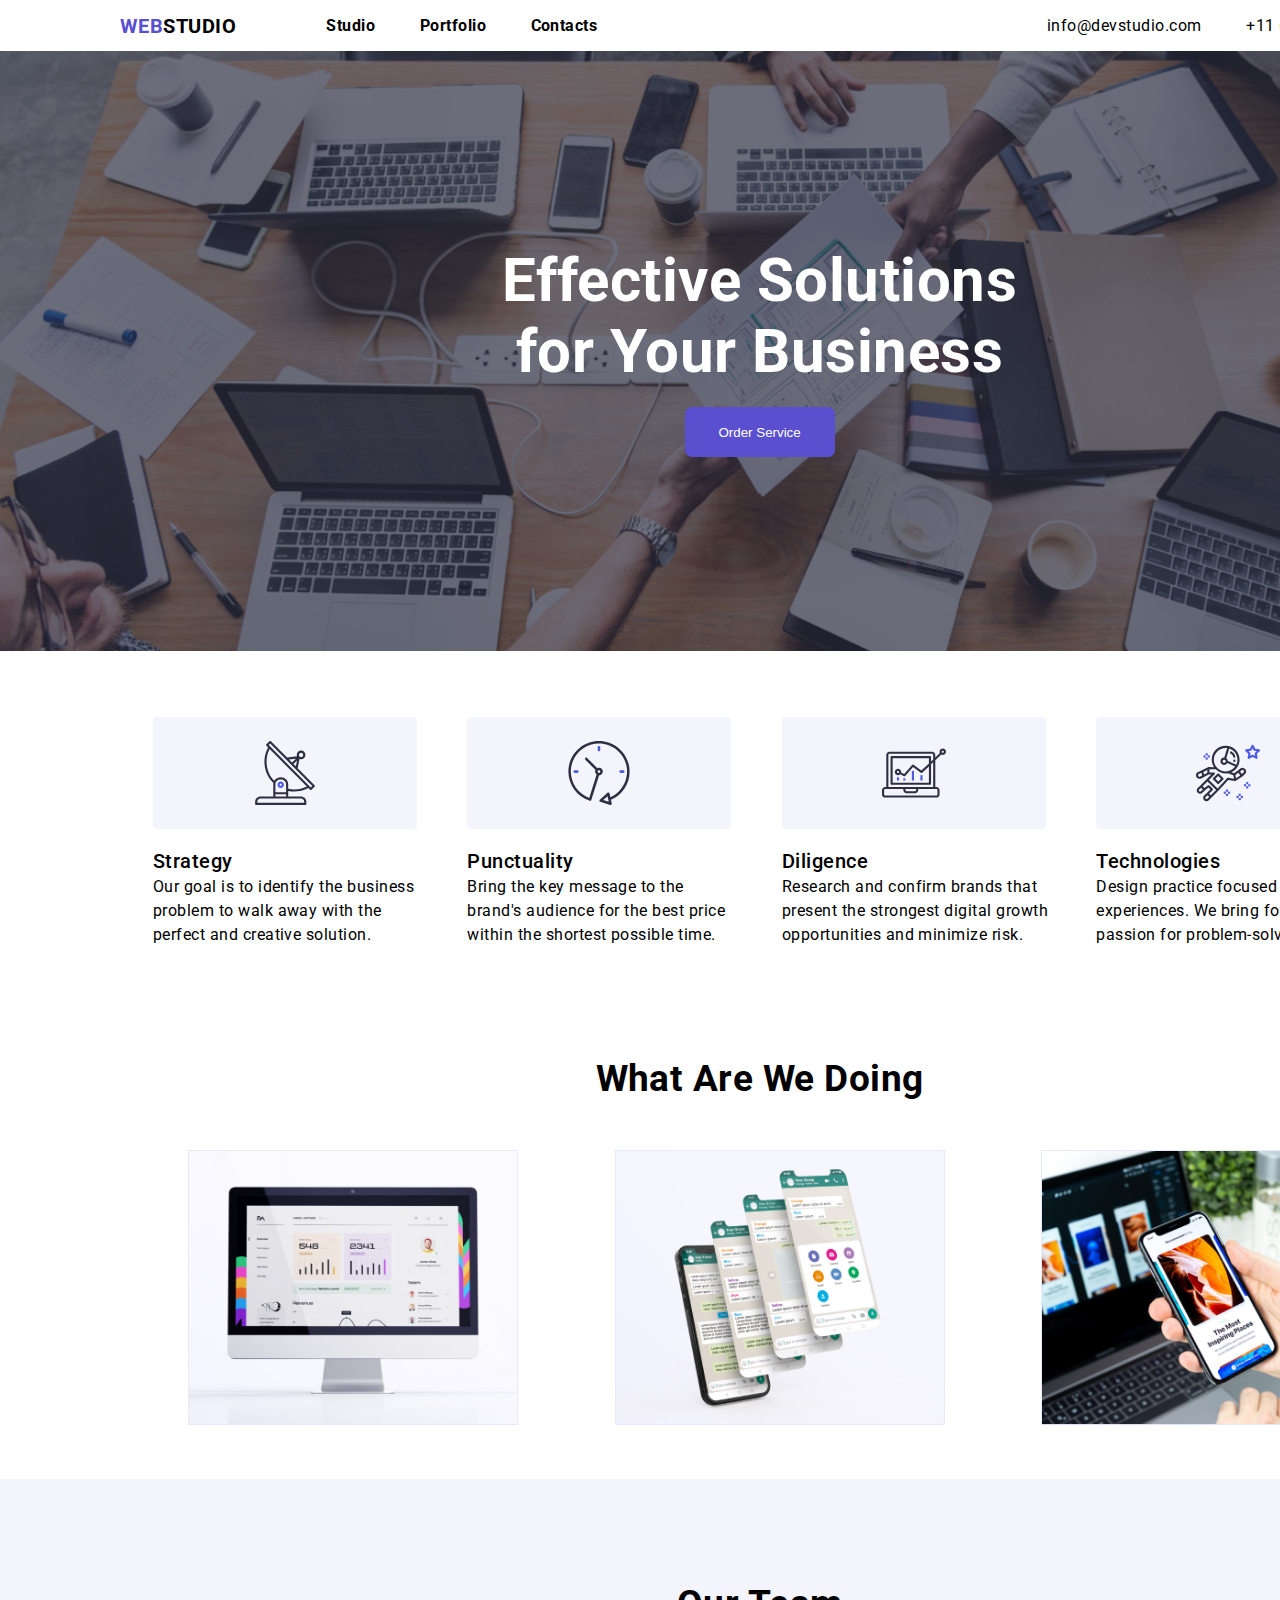
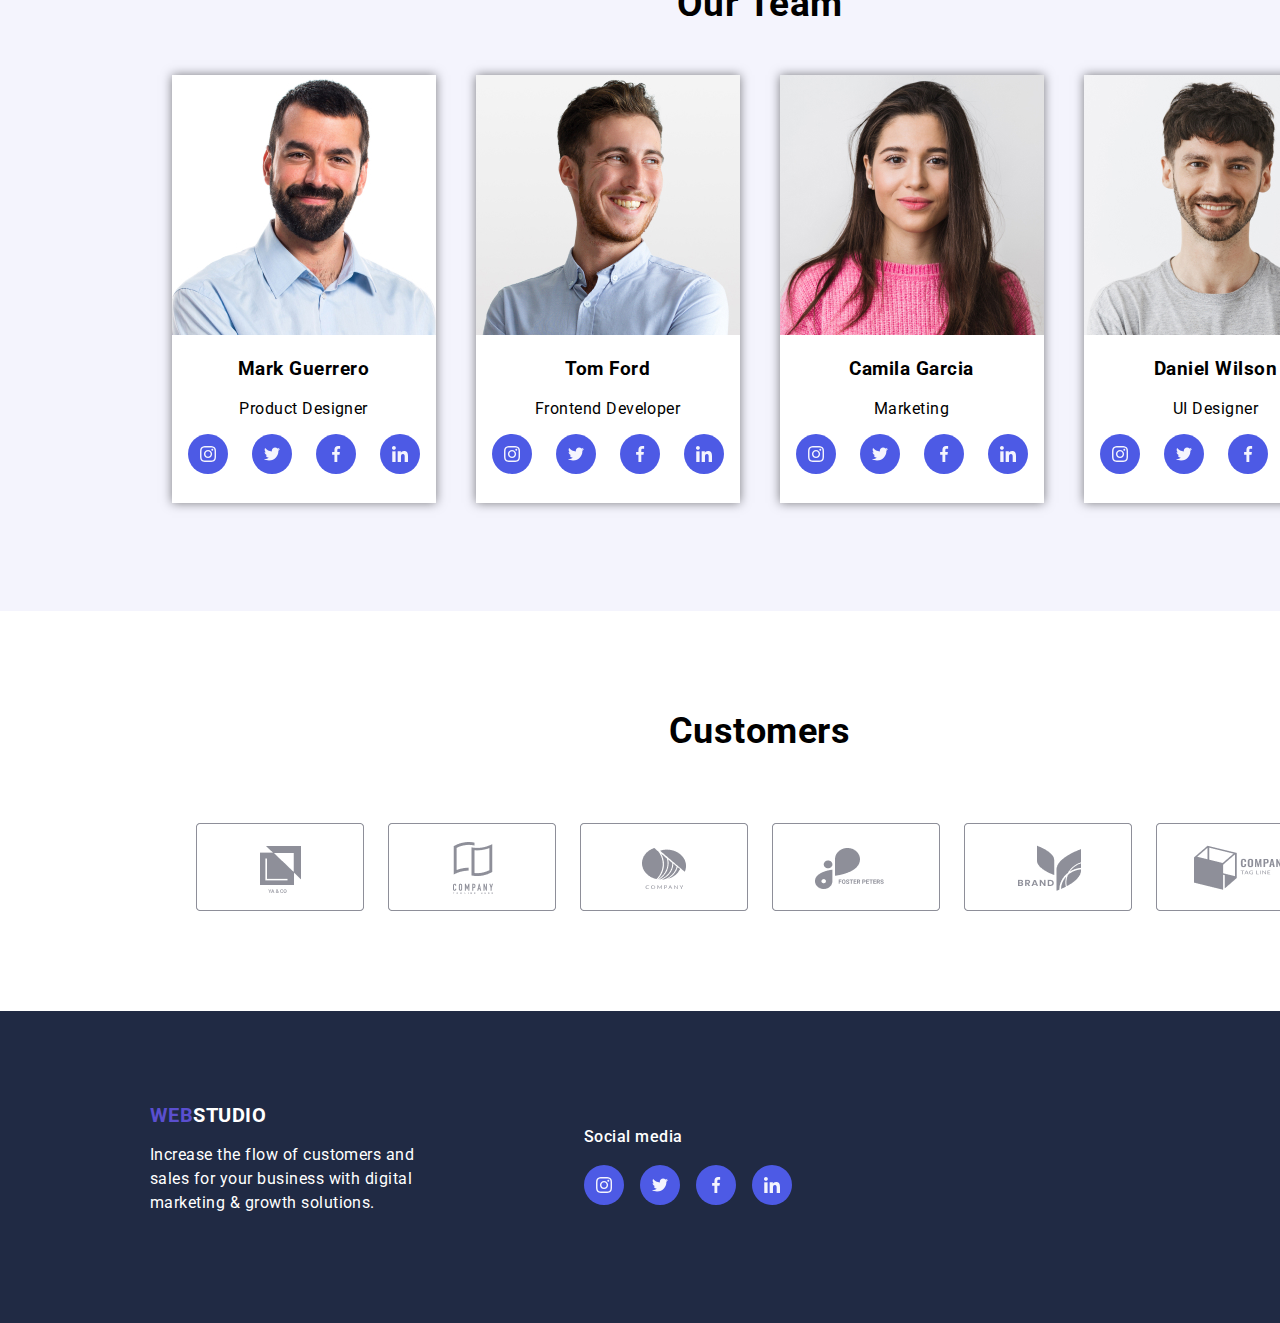
==== index.html @ dd991660 "Дз1" ====
<!DOCTYPE html>
<html lang="en">
<head>
    <meta charset="UTF-8">
    <meta http-equiv="X-UA-Compatible" content="IE=edge">
    <meta name="viewport" content="width=device-width, initial-scale=1.0">
    <title>WebStudio</title>
    <link rel="stylesheet" href="styles/style.css">
    <link href="https://fonts.googleapis.com/css2?family=Montserrat:wght@500;700&family=Raleway:wght@700&family=Roboto:wght@400;500;700&display=swap" rel="stylesheet">
    <link href="https://fonts.googleapis.com/css2?family=Montserrat:wght@500;700&family=Raleway:wght@800&display=swap" rel="stylesheet">
</head>
<body>
    <header>
        <nav>
            <a class="logo" href="index.html"><span>WEB</span>STUDIO</a>
            <ul class="menu">
                <li><a href="#">Studio</a></li>
                <li><a href="portfolio.html">Portfolio</a></li>
                <li><a href="">Contacts</a></li>
            </ul>
        </nav>
        <address class="address">
            <ul>
                <li><a class="info" href="mailto:info@devstudio.com">info@devstudio.com</a></li>
                <li><a class="info" href="tel:+110001111111">+11 (000) 111-11-11</a></li>
            </ul>
        </address>
    </header>
    <main>
        <section class="main">
            <div>
                <h1>Effective Solutions<br>
                    for Your Business</h1>
                <button type="button" class="button">Order Service</button>
            </div>
        </section>
        <section class="text">
            <ul>
                <li><img src="./imeges/page1/Icon1.svg" alt="">
                    <p><span>Strategy</span><br>
                    Our goal is to identify the business
                    problem to walk away with the
                    perfect and creative solution. 
                    </p></li>
                <li><img src="./imeges/page1/Icon2.svg" alt="">
                    <p><span>Punctuality</span><br>
                    Bring the key message to the 
                    brand's audience for the best price 
                    within the shortest possible time.
                    </p></li>
                <li><img src="./imeges/page1/Icon3.svg" alt="">
                    <p><span>Diligence</span><br>
                    Research and confirm brands that
                    present the strongest digital growth
                    opportunities and minimize risk.
                    </p></li>
                <li><img src="./imeges/page1/Icon4.svg" alt="">
                    <p><span>Technologies</span><br>
                    Design practice focused on digital
                    experiences. We bring forth a deep
                    passion for problem-solving.
                    </p></li>
            </ul>
        </section>
        <section class="imeges">
            <h2>What Are We Doing</h2>
            <ul>
                <li><img src="./imeges/page1/img1.jpg" alt=""></li>
                <li><img src="./imeges/page1/img2.jpg" alt=""></li>
                <li><img src="./imeges/page1/img3.jpg" alt=""></li> 
            </ul>
        </section>
        <section class="ourteam">
            <div class="group">
                <h2>Our Team</h2>
                <ul class="team">
                    <li><div class="photo">
                        <img src="./imeges/page1/img.jpg" alt="">
                        <h3>Mark Guerrero</h3>
                        <p>Product Designer</p>
                        <ul>
                            <li><a href=""><img src="./imeges/page1/Ellipse.svg" alt=""></a></li>
                            <li><a href=""><img src="./imeges/page1/Ellipse(1).svg" alt=""></a></li>
                            <li><a href=""><img src="./imeges/page1/Ellipse(2).svg" alt=""></a></li>
                            <li><a href=""><img src="./imeges/page1/Ellipse(3).svg" alt=""></a></li>
                        </ul>
                        </div></li>
                    <li><div class="photo">
                        <img src="./imeges/page1/img(1).jpg" alt="">
                        <h3>Tom Ford</h3>
                        <p>Frontend Developer</p>
                        <ul>
                            <li><a href=""><img src="./imeges/page1/Ellipse.svg" alt=""></a></li>
                            <li><a href=""><img src="./imeges/page1/Ellipse(1).svg" alt=""></a></li>
                            <li><a href=""><img src="./imeges/page1/Ellipse(2).svg" alt=""></a></li>
                            <li><a href=""><img src="./imeges/page1/Ellipse(3).svg" alt=""></a></li>
                        </ul>
                        </div></li>
                    <li><div class="photo">
                        <img src="./imeges/page1/img(2).jpg" alt="">
                        <h3>Camila Garcia</h3>
                        <p>Marketing</p>
                        <ul>
                            <li><a href=""><img src="./imeges/page1/Ellipse.svg" alt=""></a></li>
                            <li><a href=""><img src="./imeges/page1/Ellipse(1).svg" alt=""></a></li>
                            <li><a href=""><img src="./imeges/page1/Ellipse(2).svg" alt=""></a></li>
                            <li><a href=""><img src="./imeges/page1/Ellipse(3).svg" alt=""></a></li>
                        </ul>
                        </div></li>
                    <li><div class="photo">
                        <img src="./imeges/page1/img(3).jpg" alt=""> 
                        <h3>Daniel Wilson</h3>
                        <p>UI Designer</p>
                        <ul>
                            <li><a href=""><img src="./imeges/page1/Ellipse.svg" alt=""></a></li>
                            <li><a href=""><img src="./imeges/page1/Ellipse(1).svg" alt=""></a></li>
                            <li><a href=""><img src="./imeges/page1/Ellipse(2).svg" alt=""></a></li>
                            <li><a href=""><img src="./imeges/page1/Ellipse(3).svg" alt=""></a></li>
                        </ul>
                        </div></li>
                </ul>
            </div>
        </section>
        <section class="customers">
            <div>
                <h2>Customers</h2>
                <ul>
                    <li><a href=""><img src="./imeges/page1/Client1.png" alt=""></a></li>
                    <li><a href=""><img src="./imeges/page1/Client2.png" alt=""></a></li>
                    <li><a href=""><img src="./imeges/page1/Client3.png" alt=""></a></li>
                    <li><a href=""><img src="./imeges/page1/Client4.png" alt=""></a></li>
                    <li><a href=""><img src="./imeges/page1/Client5.png" alt=""></a></li>
                    <li><a href=""><img src="./imeges/page1/Client6.png" alt=""></a></li>
                </ul>
            </div>
        </section>
    </main>
    <footer>
        <section class="foot">
            <div>
                <a class="logo1" href=""><span>WEB</span>STUDIO</a>
                <p>Increase the flow of customers and
                    sales for your business with digital
                    marketing & growth solutions.</p>
            </div>
            <div>
                <h3>Social media</h3>
                <ul>
                    <li><a href=""><img src="./imeges/page1/Ellipse.svg" alt=""></a></li>
                    <li><a href=""><img src="./imeges/page1/Ellipse(1).svg" alt=""></a></li>
                    <li><a href=""><img src="./imeges/page1/Ellipse(2).svg" alt=""></a></li>
                    <li><a href=""><img src="./imeges/page1/Ellipse(3).svg" alt=""></a></li>
                </ul>
            </div>
        </section>
    </footer>
</body>
</html>
---- styles/style.css ----
body{
    margin: 0;
    font-family: 'Roboto', sans-serif;
    letter-spacing: 0.03em;
    width: 1519.2px;
}
.logo{
    text-decoration: none;
    margin: 10px 20px;
    font-weight: bold;
    font-size: 20px;
}
.logo span{
    color: #5A4FCF;
}

.menu{
    list-style-type: none;
    margin: 0;
    padding-left: 50px;
}
.menu li{
    display: inline-block;
    margin: 10px 20px;
    font-weight: bold;
}
header{
    display: flex;
    justify-content: space-between;
    margin: 0 100px;
}
header a{
    text-decoration: none;
    color: black;
}
nav{
    display: flex;
    align-items: center;
}
.info{
    font-style: normal;
}

.address li{
    display: inline-block;
    margin: 0 20px;
}
.main{
    height: 600px;
    width: 100%;
    color: white;
    background: url(../imeges/page1/peopleoffice1.jpg);
    background-size: cover;
    display: flex;
    align-items: center;
    justify-content: center;
}
.main::after{
    content: "";
    background: rgba(46, 47, 66, 0.7);
    position: absolute;
    opacity: 1;
    height: 600px;
    width: 1519.2px;
}
.button{
    height: 50px;
    width: 150px;
    background-color: #5A4FCF;
    border: 0;
    border-radius: 7px;
    color: white;
    margin-top: 20px;
    transition: all .5s ease;
}
.button:hover{
    background-color: #120c69;
}
.main h1{
   font-size: 60px;
   margin: 0;
}
.main div{
    text-align: center;
    position: relative;
    z-index: 1;
}
.text span{
    font-family: 'Roboto';
    font-style: normal;
    font-weight: 500;
    font-size: 20px;
    line-height: 24px;
}
.text p{
    font-family: 'Roboto';
    font-style: normal;
    font-weight: 400;
    font-size: 16px;
    line-height: 24px;
}
.text{
    display: flex;
    justify-content: space-around; 
}
.text ul{
    padding: 0;
}
.text li{
    list-style-type: none;
    display: inline-block;
    margin: 50px 20px;
    width: 270px;
    height: 224px;
}
.imeges{
    margin: 50px 100px;
}
.imeges ul{
    display: flex;
    justify-content: space-around;
}
.imeges li{
    list-style-type: none;
}
.imeges h2{
    font-size: 37px;
    text-align: center;
    margin: 50px 0;
}
.imeges img{
    width: 330px;
}
.ourteam{
    background-color: #f4f4fd;
    height: 732px;
    display: flex;
    align-items: center;
    justify-content: center;
}
.ourteam h2{
    text-align: center;
    font-size: 37px;
}
.team{
    display: flex;
    text-align: center;
    padding: 0;
}
.team ul{
    padding: 0;
    display: flex;
    flex-direction: row;
    gap: 24px;
    justify-content: center;
}
.team li{
    list-style-type: none;
}
.photo{
    width: 264px;
    height: 428px;
    background-color: white;
    margin: 20px;
    box-shadow: 0 0 10px rgba(0,0,0,0.5);
    cursor: pointer;
    transition: all .5s ease;
}
.photo:hover{
    transform: scale(1.1);
}
.customers{
    height: 400px;
    display: flex;
    align-items: center;
    justify-content: center;
}
.customers div{
    width: 1128px;
    height: 200px;
}
.customers h2{
    font-family: 'Roboto';
    font-style: normal;
    font-weight: 700;
    font-size: 36px;
    line-height: 40px;
    text-align: center;
    margin-bottom: 72px;
    margin-top: 0;
}
.customers li{
    list-style-type: none;
    transition: all .5s ease;
}
.customers li:hover{
    transform: scale(1.1);
}
.customers ul{
    display: flex;
    flex-direction: row;
    align-items: flex-start;
    padding: 0px;
    gap: 24px;

}
.foot{
    height: 312px;
    display: flex;
    align-items: center; 
    background-color:#202A44 ;
}
.foot div{
    margin-left: 150px;
}
.foot a{
    color: white;
}
.logo1{
    text-decoration: none;
    font-weight: bold;
    font-size: 20px;
}
.logo1 span{
    color: #5A4FCF;
}
.foot p{
    width: 284px;
    height: 72px;
    font-family: 'Roboto';
    font-style: normal;
    font-weight: 400;
    font-size: 16px;
    line-height: 24px;
    color: white;
}
.foot ul{
    display: flex;
    flex-direction: row;
    align-items: flex-start;
    padding: 0px;
    gap: 16px;
}
.foot li{
    list-style-type: none;
}
.foot h3{
    font-family: 'Roboto';
    font-style: normal;
    font-weight: 500;
    font-size: 16px;
    line-height: 24px;
    color: white;
}
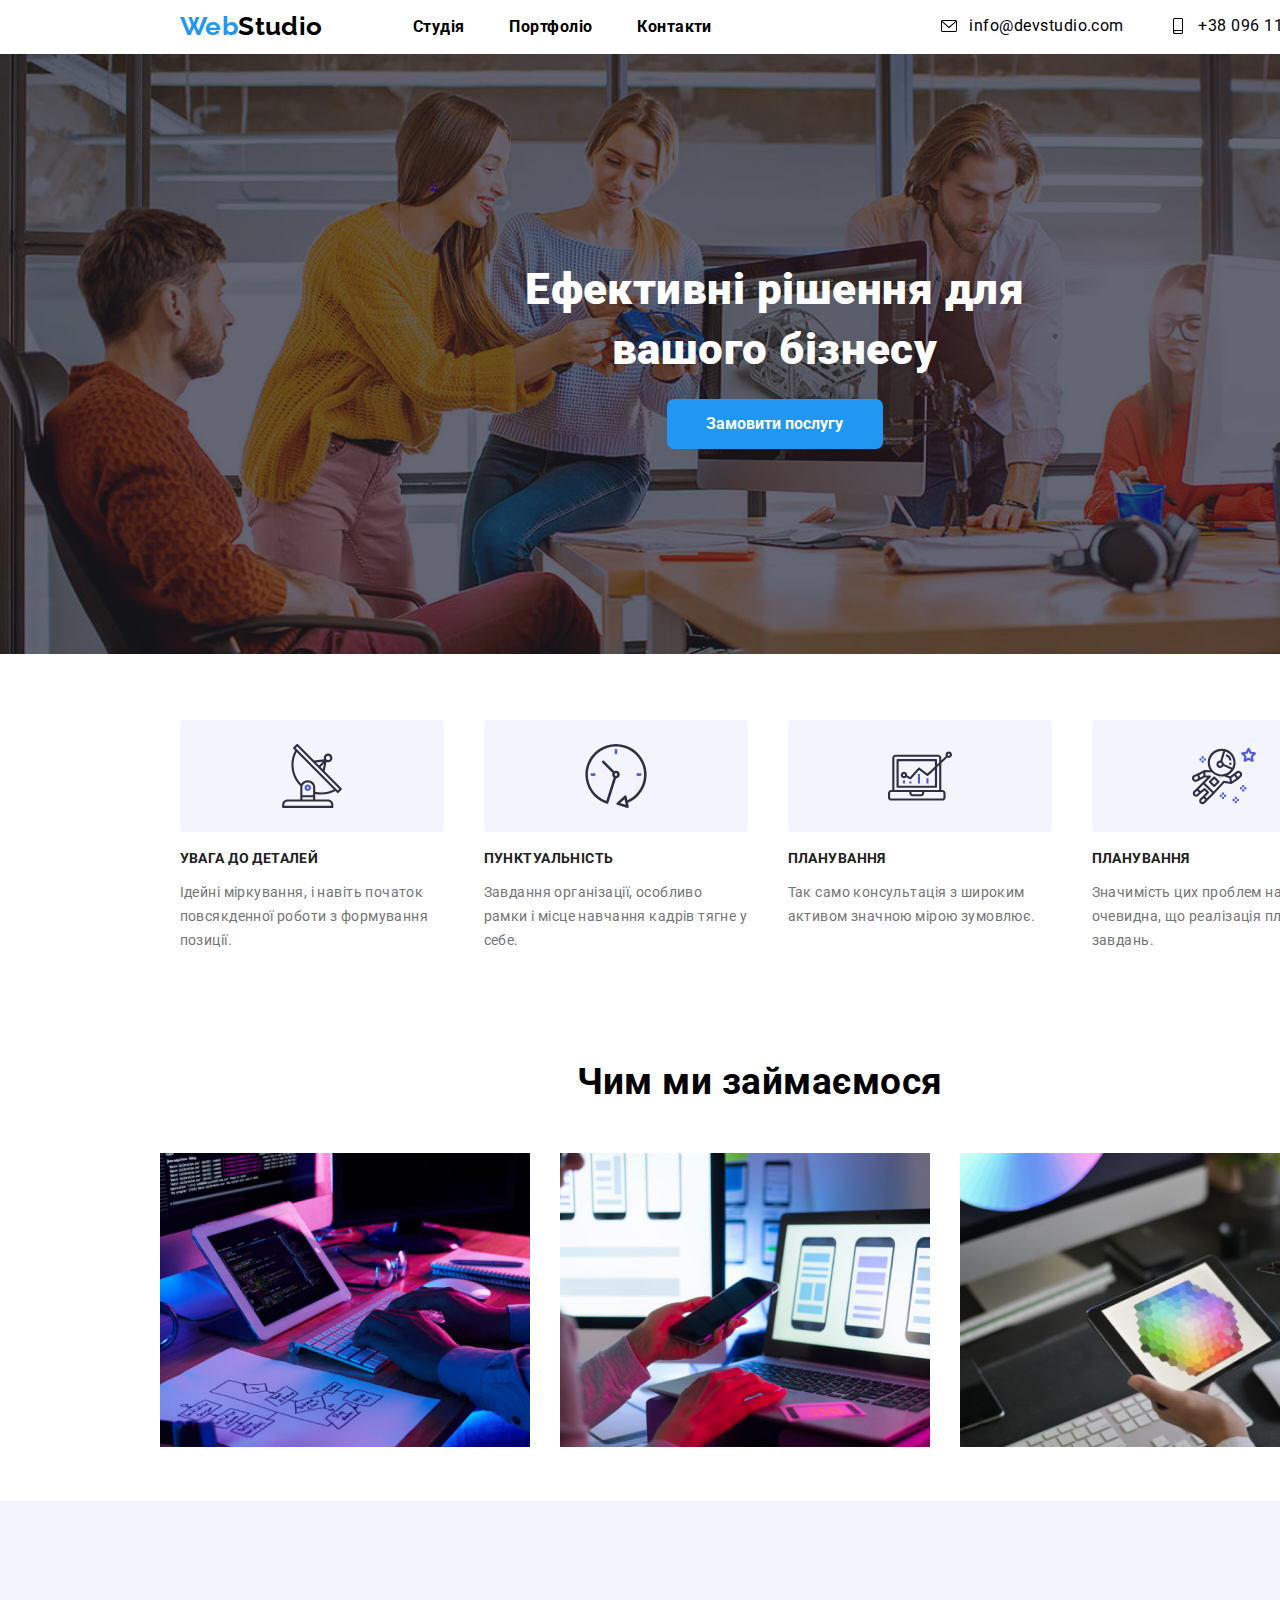
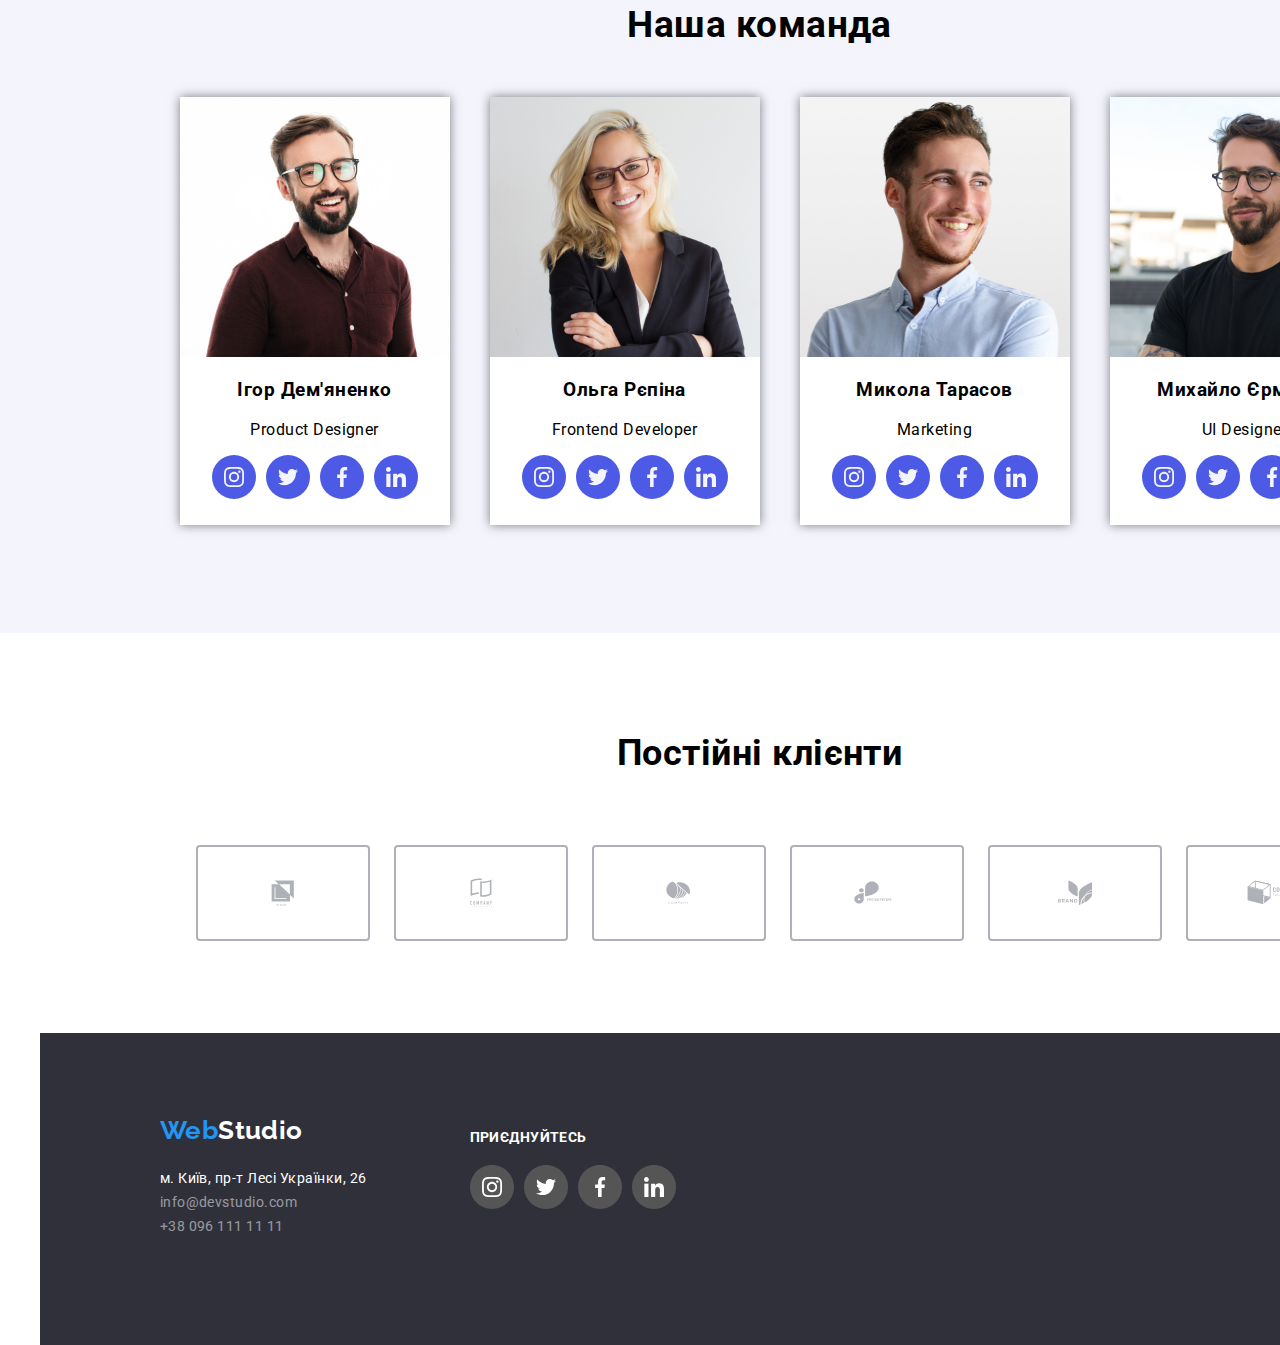
==== commit 19b50dba: "дз1" ====
--- a/index.html
+++ b/index.html
@@ -1,158 +1,334 @@
 <!DOCTYPE html>
-<html lang="en">
+<html lang="ua">
 <head>
     <meta charset="UTF-8">
     <meta http-equiv="X-UA-Compatible" content="IE=edge">
     <meta name="viewport" content="width=device-width, initial-scale=1.0">
     <title>WebStudio</title>
-    <link rel="stylesheet" href="styles/style.css">
     <link href="https://fonts.googleapis.com/css2?family=Montserrat:wght@500;700&family=Raleway:wght@700&family=Roboto:wght@400;500;700&display=swap" rel="stylesheet">
     <link href="https://fonts.googleapis.com/css2?family=Montserrat:wght@500;700&family=Raleway:wght@800&display=swap" rel="stylesheet">
+    <link href="https://fonts.googleapis.com/css2?family=Raleway:wght@600&display=swap" rel="stylesheet">
+    <link rel="stylesheet" href="https://cdnjs.cloudflare.com/ajax/libs/modern-normalize/1.1.0/modern-normalize.min.css" integrity="sha512-wpPYUAdjBVSE4KJnH1VR1HeZfpl1ub8YT/NKx4PuQ5NmX2tKuGu6U/JRp5y+Y8XG2tV+wKQpNHVUX03MfMFn9Q==" crossorigin="anonymous" referrerpolicy="no-referrer" />
+    <link rel="stylesheet" href="styles/style.css">
 </head>
 <body>
     <header>
-        <nav>
-            <a class="logo" href="index.html"><span>WEB</span>STUDIO</a>
-            <ul class="menu">
-                <li><a href="#">Studio</a></li>
-                <li><a href="portfolio.html">Portfolio</a></li>
-                <li><a href="">Contacts</a></li>
-            </ul>
-        </nav>
-        <address class="address">
-            <ul>
-                <li><a class="info" href="mailto:info@devstudio.com">info@devstudio.com</a></li>
-                <li><a class="info" href="tel:+110001111111">+11 (000) 111-11-11</a></li>
-            </ul>
-        </address>
+        <div class="container">
+            <nav>
+                <a class="logo" href="index.html"><span>Web</span>Studio</a>
+                <ul class="menu">
+                    <li><a href="./index.html">Студія</a></li>
+                    <li><a href="">Портфоліо</a></li>
+                    <li><a href="">Контакти</a></li>
+                </ul>
+            </nav>
+            <address class="address">
+                <ul>
+                    <li><a class="info" href="mailto:info@devstudio.com"><svg>
+                        <use href="./imeges/page1/sprite.svg#icon-a1"></use>
+                    </svg>info@devstudio.com</a></li>
+                    <li><a class="info" href="tel:+380961111111"><svg>
+                        <use href="./imeges/page1/sprite.svg#icon-a2"></use>
+                    </svg>+38 096 111 11 11</a></li>
+                </ul>
+            </address>
+        </div>
     </header>
     <main>
         <section class="main">
-            <div>
-                <h1>Effective Solutions<br>
-                    for Your Business</h1>
-                <button type="button" class="button">Order Service</button>
+            <div class="container">
+                <h1>Ефективні рішення для вашого бізнесу</h1>
+                <button type="button" class="button">Замовити послугу</button>
             </div>
         </section>
         <section class="text">
-            <ul>
-                <li><img src="./imeges/page1/Icon1.svg" alt="">
-                    <p><span>Strategy</span><br>
-                    Our goal is to identify the business
-                    problem to walk away with the
-                    perfect and creative solution. 
-                    </p></li>
-                <li><img src="./imeges/page1/Icon2.svg" alt="">
-                    <p><span>Punctuality</span><br>
-                    Bring the key message to the 
-                    brand's audience for the best price 
-                    within the shortest possible time.
-                    </p></li>
-                <li><img src="./imeges/page1/Icon3.svg" alt="">
-                    <p><span>Diligence</span><br>
-                    Research and confirm brands that
-                    present the strongest digital growth
-                    opportunities and minimize risk.
-                    </p></li>
-                <li><img src="./imeges/page1/Icon4.svg" alt="">
-                    <p><span>Technologies</span><br>
-                    Design practice focused on digital
-                    experiences. We bring forth a deep
-                    passion for problem-solving.
-                    </p></li>
-            </ul>
+            <div class="container">
+                <h2 hidden class="section-title">Our advantages</h2>
+                <ul>
+                    <li><img src="./imeges/page1/Icon1.svg" alt="">
+                        <h3 class="title">УВАГА ДО ДЕТАЛЕЙ</h3>
+                        <p>Ідейні міркування, і навіть початок
+                        повсякденної роботи з формування 
+                        позиції. 
+                        </p>
+                    </li>
+                    <li><img src="./imeges/page1/Icon2.svg" alt="">
+                        <h3 class="title">ПУНКТУАЛЬНІСТЬ</h3>
+                        <p>Завдання організації, особливо рамки 
+                        і місце навчання кадрів тягне у себе.
+                        </p>
+                    </li>
+                    <li><img src="./imeges/page1/Icon3.svg" alt="">
+                        <h3 class="title">ПЛАНУВАННЯ</h3>
+                        <p>Так само консультація з широким
+                        активом значною мірою зумовлює.
+                        </p>
+                    </li>
+                    <li><img src="./imeges/page1/Icon4.svg" alt="">
+                        <h3 class="title">ПЛАНУВАННЯ</h3>
+                        <p>Значимість цих проблем настільки
+                        очевидна, що реалізація планових
+                        завдань.
+                        </p>
+                    </li>
+                </ul>
+            </div>
         </section>
         <section class="imeges">
-            <h2>What Are We Doing</h2>
-            <ul>
-                <li><img src="./imeges/page1/img1.jpg" alt=""></li>
-                <li><img src="./imeges/page1/img2.jpg" alt=""></li>
-                <li><img src="./imeges/page1/img3.jpg" alt=""></li> 
-            </ul>
+            <div class="container">
+                <h2>Чим ми займаємося</h2>
+                <ul>
+                    <li><img src="./imeges/page1/box1.jpg" alt="Програмування"></li>
+                    <li><img src="./imeges/page1/box2.jpg" alt="Моб.додатки"></li>
+                    <li><img src="./imeges/page1/box3.jpg" alt="Ігри"></li> 
+                </ul>
+            </div>
         </section>
         <section class="ourteam">
-            <div class="group">
-                <h2>Our Team</h2>
+            <div class="container group">
+                <h2>Наша команда</h2>
                 <ul class="team">
                     <li><div class="photo">
-                        <img src="./imeges/page1/img.jpg" alt="">
-                        <h3>Mark Guerrero</h3>
+                        <img src="./imeges/page1/img.jpg" alt="фото">
+                        <h3>Ігор Дем'яненко</h3>
                         <p>Product Designer</p>
                         <ul>
-                            <li><a href=""><img src="./imeges/page1/Ellipse.svg" alt=""></a></li>
-                            <li><a href=""><img src="./imeges/page1/Ellipse(1).svg" alt=""></a></li>
-                            <li><a href=""><img src="./imeges/page1/Ellipse(2).svg" alt=""></a></li>
-                            <li><a href=""><img src="./imeges/page1/Ellipse(3).svg" alt=""></a></li>
+                            <li>
+                                <a href="">
+                                <svg width="20" height="20">
+                                    <use href="./imeges/page1/sprite1.svg#icon-instagram"></use>
+                                </svg>
+                                </a>
+                            </li>
+                            <li>
+                                <a href="">
+                                <svg width="20" height="20">
+                                    <use href="./imeges/page1/sprite1.svg#icon-twitter"></use>
+                                </svg>
+                                </a>
+                            </li>
+                            <li>
+                                <a href="">
+                                <svg width="20" height="20">
+                                    <use href="./imeges/page1/sprite1.svg#icon-facebook"></use>
+                                </svg>
+                                </a>
+                            </li>
+                            <li>
+                                <a href="">
+                                <svg width="20" height="20">
+                                    <use href="./imeges/page1/sprite1.svg#icon-linkedin"></use>
+                                </svg>
+                                </a>
+                            </li>
                         </ul>
                         </div></li>
                     <li><div class="photo">
-                        <img src="./imeges/page1/img(1).jpg" alt="">
-                        <h3>Tom Ford</h3>
+                        <img src="./imeges/page1/img(3).jpg" alt="фото">
+                        <h3>Ольга Рєпіна</h3>
                         <p>Frontend Developer</p>
                         <ul>
-                            <li><a href=""><img src="./imeges/page1/Ellipse.svg" alt=""></a></li>
-                            <li><a href=""><img src="./imeges/page1/Ellipse(1).svg" alt=""></a></li>
-                            <li><a href=""><img src="./imeges/page1/Ellipse(2).svg" alt=""></a></li>
-                            <li><a href=""><img src="./imeges/page1/Ellipse(3).svg" alt=""></a></li>
+                            <li>
+                                <a href="">
+                                <svg width="20" height="20">
+                                    <use href="./imeges/page1/sprite1.svg#icon-instagram"></use>
+                                </svg>
+                                </a>
+                            </li>
+                            <li>
+                                <a href="">
+                                <svg width="20" height="20">
+                                    <use href="./imeges/page1/sprite1.svg#icon-twitter"></use>
+                                </svg>
+                                </a>
+                            </li>
+                            <li>
+                                <a href="">
+                                <svg width="20" height="20">
+                                    <use href="./imeges/page1/sprite1.svg#icon-facebook"></use>
+                                </svg>
+                                </a>
+                            </li>
+                            <li>
+                                <a href="">
+                                <svg width="20" height="20">
+                                    <use href="./imeges/page1/sprite1.svg#icon-linkedin"></use>
+                                </svg>
+                                </a>
+                            </li>
                         </ul>
                         </div></li>
                     <li><div class="photo">
-                        <img src="./imeges/page1/img(2).jpg" alt="">
-                        <h3>Camila Garcia</h3>
+                        <img src="./imeges/page1/img(1).jpg" alt="фото">
+                        <h3>Микола Тарасов</h3>
                         <p>Marketing</p>
                         <ul>
-                            <li><a href=""><img src="./imeges/page1/Ellipse.svg" alt=""></a></li>
-                            <li><a href=""><img src="./imeges/page1/Ellipse(1).svg" alt=""></a></li>
-                            <li><a href=""><img src="./imeges/page1/Ellipse(2).svg" alt=""></a></li>
-                            <li><a href=""><img src="./imeges/page1/Ellipse(3).svg" alt=""></a></li>
+                            <li>
+                                <a href="">
+                                <svg width="20" height="20">
+                                    <use href="./imeges/page1/sprite1.svg#icon-instagram"></use>
+                                </svg>
+                                </a>
+                            </li>
+                            <li>
+                                <a href="">
+                                <svg width="20" height="20">
+                                    <use href="./imeges/page1/sprite1.svg#icon-twitter"></use>
+                                </svg>
+                                </a>
+                            </li>
+                            <li>
+                                <a href="">
+                                <svg width="20" height="20">
+                                    <use href="./imeges/page1/sprite1.svg#icon-facebook"></use>
+                                </svg>
+                                </a>
+                            </li>
+                            <li>
+                                <a href="">
+                                <svg width="20" height="20">
+                                    <use href="./imeges/page1/sprite1.svg#icon-linkedin"></use>
+                                </svg>
+                                </a>
+                            </li>
                         </ul>
                         </div></li>
                     <li><div class="photo">
-                        <img src="./imeges/page1/img(3).jpg" alt=""> 
-                        <h3>Daniel Wilson</h3>
+                        <img src="./imeges/page1/img(2).jpg" alt="фото"> 
+                        <h3>Михайло Єрмаков</h3>
                         <p>UI Designer</p>
                         <ul>
-                            <li><a href=""><img src="./imeges/page1/Ellipse.svg" alt=""></a></li>
-                            <li><a href=""><img src="./imeges/page1/Ellipse(1).svg" alt=""></a></li>
-                            <li><a href=""><img src="./imeges/page1/Ellipse(2).svg" alt=""></a></li>
-                            <li><a href=""><img src="./imeges/page1/Ellipse(3).svg" alt=""></a></li>
+                            <li>
+                                <a href="">
+                                <svg width="20" height="20">
+                                    <use href="./imeges/page1/sprite1.svg#icon-instagram"></use>
+                                </svg>
+                                </a>
+                            </li>
+                            <li>
+                                <a href="">
+                                <svg width="20" height="20">
+                                    <use href="./imeges/page1/sprite1.svg#icon-twitter"></use>
+                                </svg>
+                                </a>
+                            </li>
+                            <li>
+                                <a href="">
+                                <svg width="20" height="20">
+                                    <use href="./imeges/page1/sprite1.svg#icon-facebook"></use>
+                                </svg>
+                                </a>
+                            </li>
+                            <li>
+                                <a href="">
+                                <svg width="20" height="20">
+                                    <use href="./imeges/page1/sprite1.svg#icon-linkedin"></use>
+                                </svg>
+                                </a>
+                            </li>
                         </ul>
-                        </div></li>
+                        </div>
+                    </li>
                 </ul>
             </div>
         </section>
         <section class="customers">
-            <div>
-                <h2>Customers</h2>
-                <ul>
-                    <li><a href=""><img src="./imeges/page1/Client1.png" alt=""></a></li>
-                    <li><a href=""><img src="./imeges/page1/Client2.png" alt=""></a></li>
-                    <li><a href=""><img src="./imeges/page1/Client3.png" alt=""></a></li>
-                    <li><a href=""><img src="./imeges/page1/Client4.png" alt=""></a></li>
-                    <li><a href=""><img src="./imeges/page1/Client5.png" alt=""></a></li>
-                    <li><a href=""><img src="./imeges/page1/Client6.png" alt=""></a></li>
+            <div class="container">
+                <h2>Постійні клієнти</h2>
+                <ul>
+                    <li>
+                        <a href="">
+                            <svg width="104" height="56">
+                                <use href="./imeges/page1/sprite.svg#icon-Client1"></use>
+                            </svg>
+                        </a>
+                    </li>
+                    <li>
+                        <a href="">
+                            <svg width="104" height="56">
+                                <use href="./imeges/page1/sprite.svg#icon-Client2"></use>
+                            </svg>
+                        </a>
+                    </li>
+                    <li>
+                        <a href="">
+                            <svg width="104" height="56">
+                                <use href="./imeges/page1/sprite.svg#icon-Client3"></use>
+                            </svg>
+                        </a>
+                    </li>
+                    <li>
+                        <a href="">
+                            <svg width="104" height="56">
+                                <use href="./imeges/page1/sprite.svg#icon-Client4"></use>
+                            </svg>
+                        </a>
+                    </li>
+                    <li>
+                        <a href="">
+                            <svg width="104" height="56">
+                                <use href="./imeges/page1/sprite.svg#icon-Client5"></use>
+                            </svg>
+                        </a>
+                    </li>
+                    <li>
+                        <a href="">
+                            <svg width="104" height="56">
+                                <use href="./imeges/page1/sprite.svg#icon-Client6"></use>
+                            </svg>
+                        </a>
+                    </li>
                 </ul>
             </div>
         </section>
     </main>
     <footer>
-        <section class="foot">
+        <div class="container foot">
             <div>
-                <a class="logo1" href=""><span>WEB</span>STUDIO</a>
-                <p>Increase the flow of customers and
-                    sales for your business with digital
-                    marketing & growth solutions.</p>
-            </div>
-            <div>
-                <h3>Social media</h3>
-                <ul>
-                    <li><a href=""><img src="./imeges/page1/Ellipse.svg" alt=""></a></li>
-                    <li><a href=""><img src="./imeges/page1/Ellipse(1).svg" alt=""></a></li>
-                    <li><a href=""><img src="./imeges/page1/Ellipse(2).svg" alt=""></a></li>
-                    <li><a href=""><img src="./imeges/page1/Ellipse(3).svg" alt=""></a></li>
-                </ul>
-            </div>
-        </section>
+                <a class="logo1" href=""><span>Web</span>Studio</a>
+                <address class="address1">
+                    <ul>
+                        <li><a class="a" href="">м. Київ, пр-т Лесі Українки, 26</a></li>
+                        <li><a href="mailto:info@devstudio.com">info@devstudio.com</a></li>
+                        <li><a href="tel:+380961111111">+38 096 111 11 11</a></li>
+                    </ul>
+                </address>
+            </div>
+            <div class="div">
+                <h3>приєднуйтесь</h3>
+                
+                <ul>
+                    <li>
+                        <a href="">
+                            <svg width="24" height="24">
+                                <use href="./imeges/page1/sprite.svg#icon-a7"></use>
+                            </svg>
+                        </a>
+                    </li>
+                    <li>
+                        <a href="">
+                            <svg width="24" height="24">
+                                <use href="./imeges/page1/sprite.svg#icon-a8"></use>
+                            </svg>
+                        </a>
+                    </li>
+                    <li>
+                        <a href="">
+                            <svg width="24" height="24">
+                                <use href="./imeges/page1/sprite.svg#icon-a9"></use>
+                            </svg>
+                        </a>
+                    </li>
+                    <li>
+                        <a href="">
+                            <svg width="24" height="24">
+                                <use href="./imeges/page1/sprite.svg#icon-a10"></use>
+                            </svg>
+                        </a>
+                    </li>
+                </ul>
+            </div>
+        </div>
     </footer>
 </body>
 </html>--- a/styles/style.css
+++ b/styles/style.css
@@ -4,14 +4,23 @@
     letter-spacing: 0.03em;
     width: 1519.2px;
 }
+.container {
+    width: 1200px; 
+    padding-left: 15px;
+    padding-right: 15px;
+    margin: 0 auto;
+}
 .logo{
     text-decoration: none;
     margin: 10px 20px;
-    font-weight: bold;
-    font-size: 20px;
+    font-family: 'Raleway';
+    font-style: normal;
+    font-weight: 700;
+    font-size: 26px;
+    line-height: 31px;
 }
 .logo span{
-    color: #5A4FCF;
+    color: #2196F3;
 }
 
 .menu{
@@ -24,14 +33,18 @@
     margin: 10px 20px;
     font-weight: bold;
 }
-header{
+header .container{
     display: flex;
     justify-content: space-between;
-    margin: 0 100px;
 }
 header a{
     text-decoration: none;
     color: black;
+    transition: all 0.3s ease;
+}
+header a:hover{
+    color: #2196F3;
+    fill: #2196F3;
 }
 nav{
     display: flex;
@@ -39,65 +52,98 @@
 }
 .info{
     font-style: normal;
-}
-
+    display: flex;
+    align-items: center;
+}
+.info svg{
+    width: 20px;
+    height: 16px;
+    margin-right: 10px;
+}
 .address li{
     display: inline-block;
     margin: 0 20px;
 }
-.main{
+.main {
+    background-image: linear-gradient(
+        rgba(47, 48, 58, 0.4),
+        rgba(47, 48, 58, 0.4)),
+      url(../imeges/page1/fone.jpg);
+}
+.main .container {
     height: 600px;
     width: 100%;
     color: white;
-    background: url(../imeges/page1/peopleoffice1.jpg);
     background-size: cover;
     display: flex;
-    align-items: center;
-    justify-content: center;
-}
-.main::after{
-    content: "";
-    background: rgba(46, 47, 66, 0.7);
-    position: absolute;
-    opacity: 1;
-    height: 600px;
-    width: 1519.2px;
+    flex-direction: column;
+    align-items: center;
+    justify-content: center;
 }
 .button{
+    width: 216px;
     height: 50px;
-    width: 150px;
-    background-color: #5A4FCF;
+    background-color: #2196F3;
     border: 0;
     border-radius: 7px;
     color: white;
     margin-top: 20px;
     transition: all .5s ease;
+    font-family: 'Roboto';
+    font-style: normal;
+    font-weight: 700;
+    font-size: 16px;
+    line-height: 30px;
 }
 .button:hover{
     background-color: #120c69;
 }
+.hidden {
+    position: absolute;
+    width: 1px;
+    height: 1px;
+    margin: -1px;
+    border: 0;
+    padding: 0;
+  
+    white-space: nowrap;
+    clip-path: inset(100%);
+    clip: rect(0 0 0 0);
+    overflow: hidden;
+}
 .main h1{
-   font-size: 60px;
-   margin: 0;
+    font-family: 'Roboto';
+    font-style: normal;
+    font-weight: 900;
+    font-size: 44px;
+    line-height: 60px;
+    margin: 0;
+    width: 596px;
+    height: 120px;
 }
 .main div{
     text-align: center;
     position: relative;
     z-index: 1;
 }
-.text span{
-    font-family: 'Roboto';
-    font-style: normal;
-    font-weight: 500;
-    font-size: 20px;
+.text .title{
+    font-family: 'Roboto';
+    font-style: normal;
+    font-weight: 700;
+    font-size: 14px;
+    line-height: 16px;
+    letter-spacing: 0.03em;
+    text-transform: uppercase;
+    color: #212121;
+}
+.text p{
+    font-family: 'Roboto';
+    font-style: normal;
+    font-weight: 400;
+    font-size: 14px;
     line-height: 24px;
-}
-.text p{
-    font-family: 'Roboto';
-    font-style: normal;
-    font-weight: 400;
-    font-size: 16px;
-    line-height: 24px;
+    letter-spacing: 0.03em;
+    color: #757575;
 }
 .text{
     display: flex;
@@ -105,6 +151,7 @@
 }
 .text ul{
     padding: 0;
+    display: flex;
 }
 .text li{
     list-style-type: none;
@@ -114,11 +161,13 @@
     height: 224px;
 }
 .imeges{
-    margin: 50px 100px;
+    margin: 50px auto;
 }
 .imeges ul{
     display: flex;
-    justify-content: space-around;
+    /* justify-content: space-around; */
+    padding: 0;
+    gap: 30px;
 }
 .imeges li{
     list-style-type: none;
@@ -129,7 +178,7 @@
     margin: 50px 0;
 }
 .imeges img{
-    width: 330px;
+    width: 370px;
 }
 .ourteam{
     background-color: #f4f4fd;
@@ -151,14 +200,46 @@
     padding: 0;
     display: flex;
     flex-direction: row;
-    gap: 24px;
-    justify-content: center;
-}
+    gap: 10px;
+    justify-content: center;
+}
+.photo li {
+    width: 44px;
+    height: 44px;
+}
+.photo a{
+    height: 100%;
+    width: 100%;
+    display: flex;
+    align-items: center;
+    justify-content: center;
+    border-radius: 50%;
+    /* background-color: white;
+    fill: #afb1b8; */
+    background: #4D5AE5;
+    color: #F4F4FD;
+    transition: all 0.3s ease;
+}
+.photo a:hover{
+    background-color: #2196F3;
+    /* fill: white; */
+}
+
+.photo svg{
+    fill: #F4F4FD;
+    /* width: 20px;
+    height: 20px; */
+}
+
 .team li{
     list-style-type: none;
 }
+.photo img{
+    width: 270px;
+    height: 260px;
+}
 .photo{
-    width: 264px;
+    width: 270px;
     height: 428px;
     background-color: white;
     margin: 20px;
@@ -192,9 +273,17 @@
 .customers li{
     list-style-type: none;
     transition: all .5s ease;
+    width: 170px;
+    height: 92px;
+    border: 2px solid #afb1b8;
+    border-radius: 4px;
+    display: flex;
+    align-items: center;
+    justify-content: center;
 }
 .customers li:hover{
     transform: scale(1.1);
+    border: 2px solid #2196F3;
 }
 .customers ul{
     display: flex;
@@ -202,53 +291,95 @@
     align-items: flex-start;
     padding: 0px;
     gap: 24px;
-
+}
+.customers a{
+    fill: #afb1b8;
+    width: 170px;
+    height: 92px;
+    transition: all .5s ease;
+}
+.customers a:hover{
+    fill: #2196F3;
+}
+.customers svg{
+    width: 170px;
+    height: 92px;
+}
+footer {
+    max-width: 1440px;
+    margin-left: auto;
+    margin-right: auto;
+    background-color:#2F303A ;
 }
 .foot{
     height: 312px;
     display: flex;
     align-items: center; 
-    background-color:#202A44 ;
-}
-.foot div{
-    margin-left: 150px;
-}
-.foot a{
-    color: white;
+    gap: 70px;
+}
+.address1 a{
+    text-decoration: none;
+    font-family: 'Roboto';
+    font-style: normal;
+    font-weight: 400;
+    font-size: 14px;
+    line-height: 24px;
+    color: white;
+    opacity: 0.5;
+}
+.address1 .a{
+    opacity: 1;
 }
 .logo1{
     text-decoration: none;
-    font-weight: bold;
-    font-size: 20px;
+    font-family: 'Raleway';
+    font-style: normal;
+    font-weight: 700;
+    font-size: 26px;
+    line-height: 31px;
+    color: white;
 }
 .logo1 span{
-    color: #5A4FCF;
-}
-.foot p{
-    width: 284px;
-    height: 72px;
-    font-family: 'Roboto';
-    font-style: normal;
-    font-weight: 400;
-    font-size: 16px;
-    line-height: 24px;
-    color: white;
+    color: #2196F3;
 }
 .foot ul{
+    padding: 0;
+    width: 240px;
+    height: 81px;
+    margin-top: 20px;
+}
+.foot li{
+    list-style-type: none;
+}
+.foot h3{
+    font-family: 'Roboto';
+    font-style: normal;
+    font-weight: 700;
+    font-size: 14px;
+    line-height: 16px;
+    letter-spacing: 0.03em;
+    text-transform: uppercase;
+    color: white;
+}
+.div ul{
     display: flex;
     flex-direction: row;
     align-items: flex-start;
-    padding: 0px;
-    gap: 16px;
-}
-.foot li{
-    list-style-type: none;
-}
-.foot h3{
-    font-family: 'Roboto';
-    font-style: normal;
-    font-weight: 500;
-    font-size: 16px;
-    line-height: 24px;
-    color: white;
+    gap: 10px;
+}
+.div li{
+    display: flex;
+}
+.div a{
+    width: 44px;
+    height: 44px;
+    fill: #555555;
+    transition: all .3s ease;
+}
+.div a:hover{
+    fill: #2196F3;
+}
+.div svg{
+    width: 44px;
+    height: 44px;
 }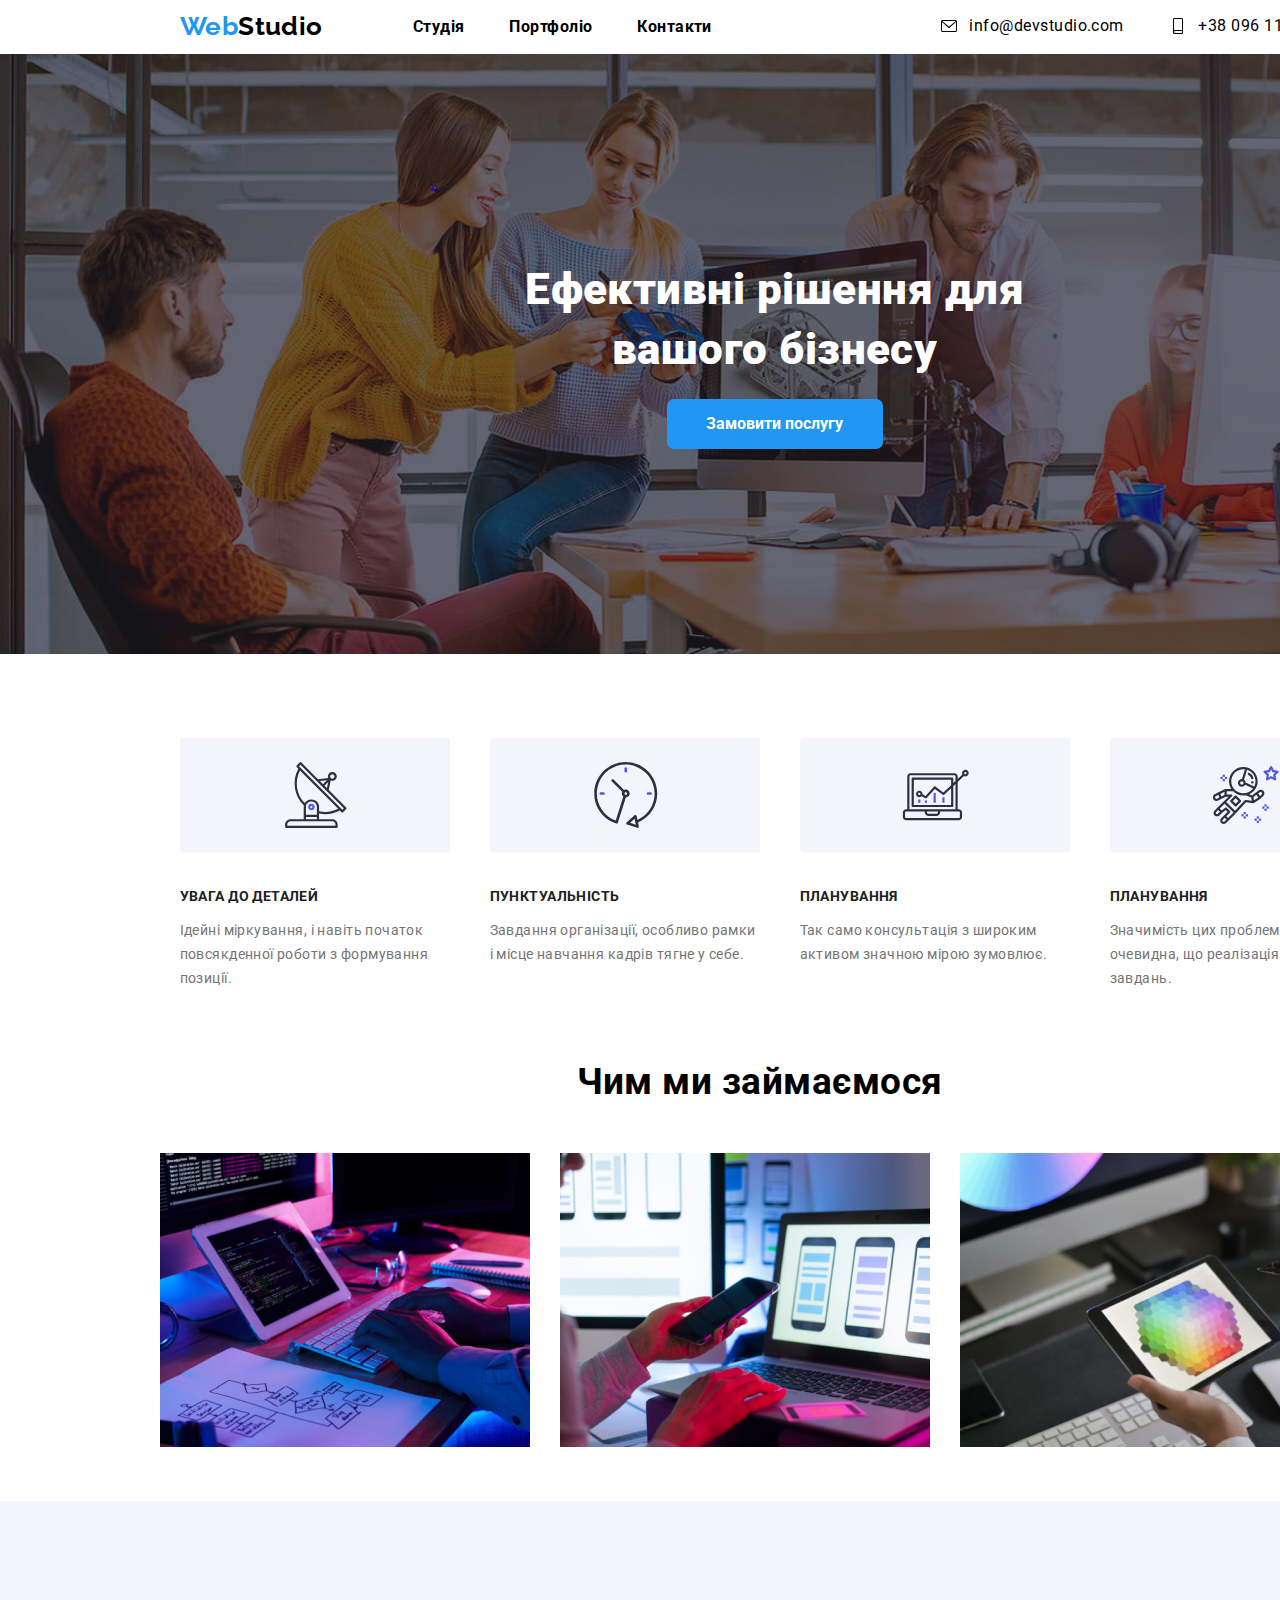
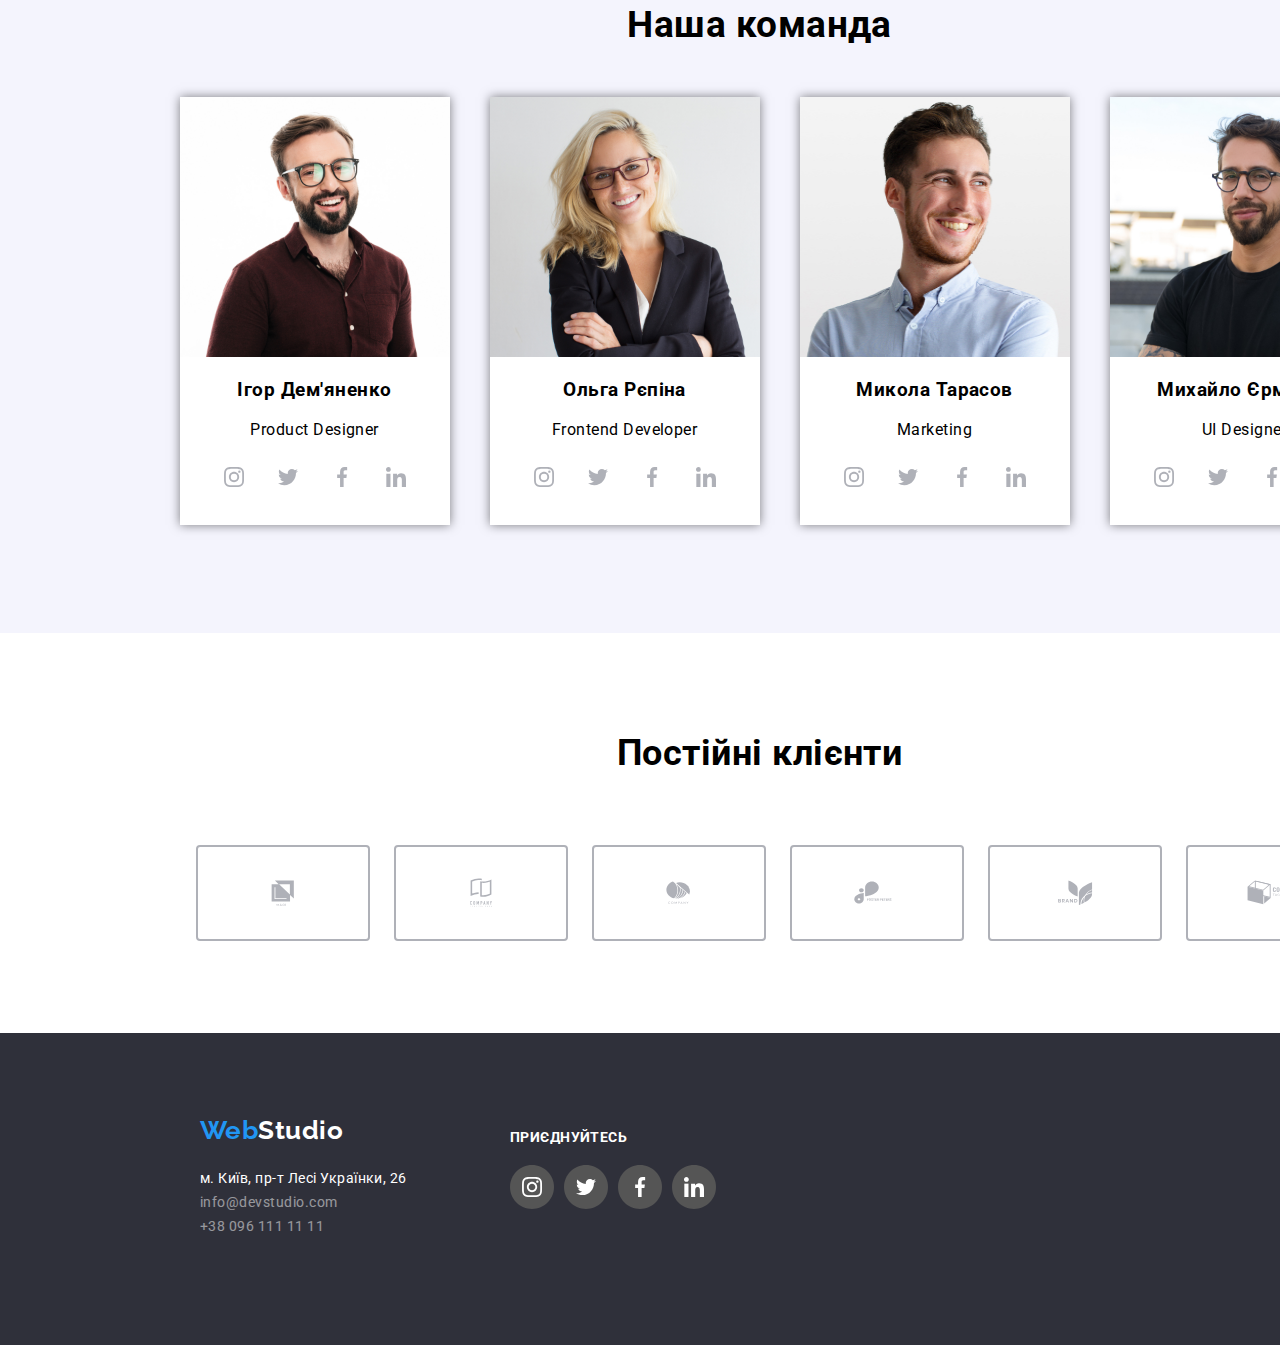
==== commit a1397594: "дз1" ====
--- a/index.html
+++ b/index.html
@@ -1,5 +1,5 @@
 <!DOCTYPE html>
-<html lang="ua">
+<html lang="uk">
 <head>
     <meta charset="UTF-8">
     <meta http-equiv="X-UA-Compatible" content="IE=edge">
@@ -22,8 +22,7 @@
                     <li><a href="">Контакти</a></li>
                 </ul>
             </nav>
-            <address class="address">
-                <ul>
+                <ul class="address">
                     <li><a class="info" href="mailto:info@devstudio.com"><svg>
                         <use href="./imeges/page1/sprite.svg#icon-a1"></use>
                     </svg>info@devstudio.com</a></li>
@@ -31,7 +30,6 @@
                         <use href="./imeges/page1/sprite.svg#icon-a2"></use>
                     </svg>+38 096 111 11 11</a></li>
                 </ul>
-            </address>
         </div>
     </header>
     <main>
@@ -45,26 +43,34 @@
             <div class="container">
                 <h2 hidden class="section-title">Our advantages</h2>
                 <ul>
-                    <li><img src="./imeges/page1/Icon1.svg" alt="">
+                    <li><svg>
+                        <use href="./imeges/page1/sprite2.svg#icon-Icon1" width="270"></use>
+                    </svg>
                         <h3 class="title">УВАГА ДО ДЕТАЛЕЙ</h3>
                         <p>Ідейні міркування, і навіть початок
                         повсякденної роботи з формування 
                         позиції. 
                         </p>
                     </li>
-                    <li><img src="./imeges/page1/Icon2.svg" alt="">
+                    <li><svg>
+                        <use href="./imeges/page1/sprite2.svg#icon-Icon2" width="270"></use>
+                    </svg>
                         <h3 class="title">ПУНКТУАЛЬНІСТЬ</h3>
                         <p>Завдання організації, особливо рамки 
                         і місце навчання кадрів тягне у себе.
                         </p>
                     </li>
-                    <li><img src="./imeges/page1/Icon3.svg" alt="">
+                    <li><svg>
+                        <use href="./imeges/page1/sprite2.svg#icon-Icon3" width="270"></use>
+                    </svg>
                         <h3 class="title">ПЛАНУВАННЯ</h3>
                         <p>Так само консультація з широким
                         активом значною мірою зумовлює.
                         </p>
                     </li>
-                    <li><img src="./imeges/page1/Icon4.svg" alt="">
+                    <li><svg>
+                        <use href="./imeges/page1/sprite2.svg#icon-Icon4" width="270"></use>
+                    </svg>
                         <h3 class="title">ПЛАНУВАННЯ</h3>
                         <p>Значимість цих проблем настільки
                         очевидна, що реалізація планових
@@ -78,9 +84,9 @@
             <div class="container">
                 <h2>Чим ми займаємося</h2>
                 <ul>
-                    <li><img src="./imeges/page1/box1.jpg" alt="Програмування"></li>
-                    <li><img src="./imeges/page1/box2.jpg" alt="Моб.додатки"></li>
-                    <li><img src="./imeges/page1/box3.jpg" alt="Ігри"></li> 
+                    <li><img src="./imeges/page1/box1.jpg" alt="Програмування" width="370"></li>
+                    <li><img src="./imeges/page1/box2.jpg" alt="Моб.додатки" width="370"></li>
+                    <li><img src="./imeges/page1/box3.jpg" alt="Ігри" width="370"></li> 
                 </ul>
             </div>
         </section>
@@ -283,7 +289,7 @@
         </section>
     </main>
     <footer>
-        <div class="container foot">
+        <section class="foot">
             <div>
                 <a class="logo1" href=""><span>Web</span>Studio</a>
                 <address class="address1">
@@ -296,7 +302,6 @@
             </div>
             <div class="div">
                 <h3>приєднуйтесь</h3>
-                
                 <ul>
                     <li>
                         <a href="">
@@ -328,7 +333,7 @@
                     </li>
                 </ul>
             </div>
-        </div>
+        </section>
     </footer>
 </body>
 </html>--- a/styles/style.css
+++ b/styles/style.css
@@ -177,9 +177,6 @@
     text-align: center;
     margin: 50px 0;
 }
-.imeges img{
-    width: 370px;
-}
 .ourteam{
     background-color: #f4f4fd;
     height: 732px;
@@ -214,23 +211,14 @@
     align-items: center;
     justify-content: center;
     border-radius: 50%;
-    /* background-color: white;
-    fill: #afb1b8; */
-    background: #4D5AE5;
-    color: #F4F4FD;
+    background-color: white;
     transition: all 0.3s ease;
+    fill: #AFB1B8;
 }
 .photo a:hover{
     background-color: #2196F3;
-    /* fill: white; */
-}
-
-.photo svg{
-    fill: #F4F4FD;
-    /* width: 20px;
-    height: 20px; */
-}
-
+    fill: white;
+}
 .team li{
     list-style-type: none;
 }
@@ -305,17 +293,15 @@
     width: 170px;
     height: 92px;
 }
-footer {
-    max-width: 1440px;
-    margin-left: auto;
-    margin-right: auto;
-    background-color:#2F303A ;
+footer{
+    background-color:#2F303A;
 }
 .foot{
     height: 312px;
     display: flex;
     align-items: center; 
     gap: 70px;
+    margin-left: 200px;
 }
 .address1 a{
     text-decoration: none;
